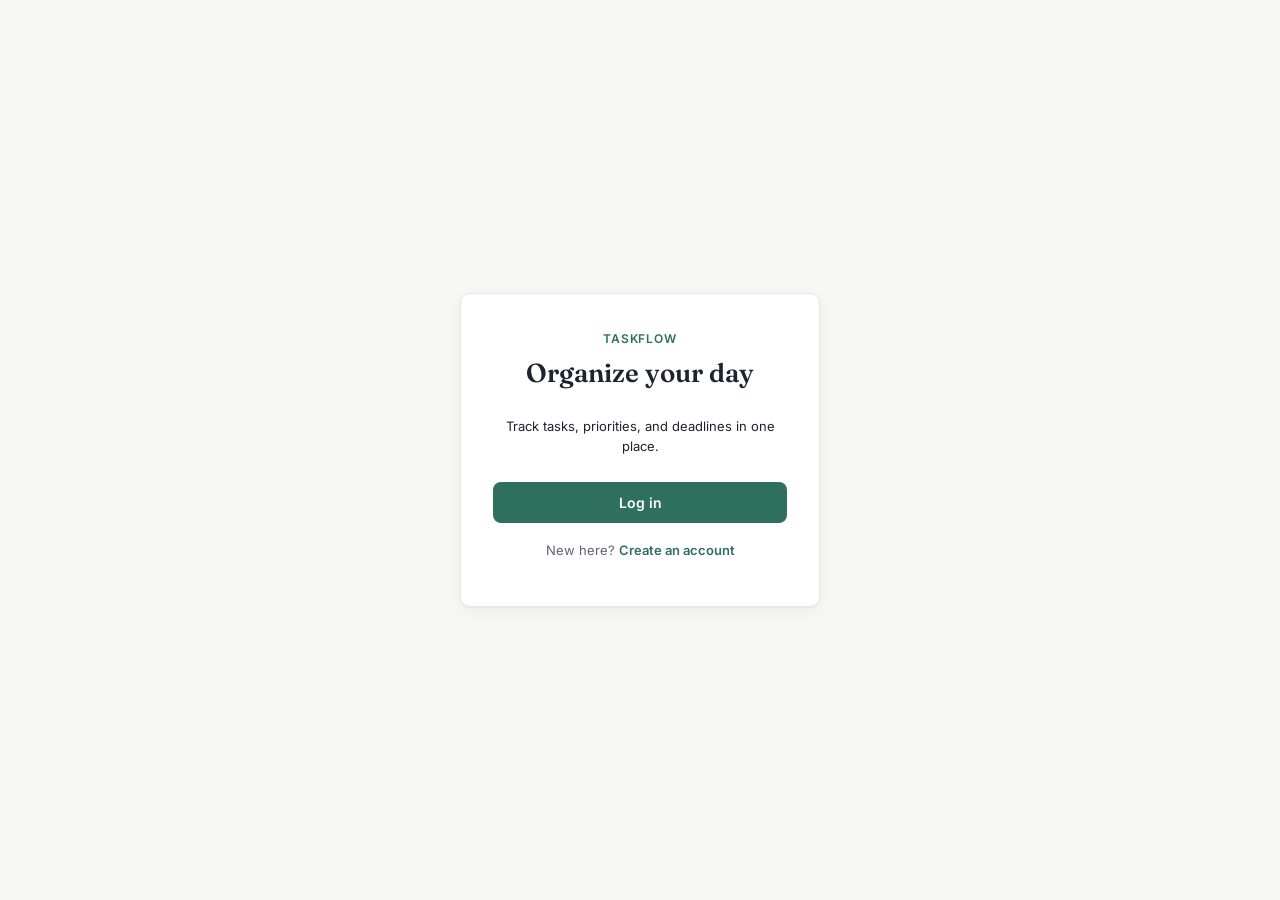
==== frontend/index.html @ bd24fd4f "ui updated" ====
<!DOCTYPE html>
<html lang="en">
<head>
  <meta charset="UTF-8">
  <meta name="viewport" content="width=device-width, initial-scale=1.0">
  <title>TaskFlow</title>
  <link rel="stylesheet" href="css/style.css">
</head>
<body>

  <div class="auth-shell">
    <div class="auth-card" style="text-align:center;">
      <div class="auth-eyebrow">TaskFlow</div>
      <h1>Organize your day</h1>
      <p class="msg" style="margin-bottom: 20px;">Track tasks, priorities, and deadlines in one place.</p>
      <a href="login.html"><button class="btn-primary">Log in</button></a>
      <p class="auth-switch">New here? <a href="register.html">Create an account</a></p>
    </div>
  </div>

  <script>
    // Send logged-in users straight to their dashboard.
    if (localStorage.getItem("token")) {
      window.location.href = "dashboard.html";
    }
  </script>

</body>
</html>
---- frontend/css/style.css ----
/* ==========================================================================
   TaskFlow — design tokens
   ========================================================================== */

@import url('https://fonts.googleapis.com/css2?family=Fraunces:opsz,wght@9..144,500;9..144,600&family=Inter:wght@400;500;600&display=swap');

:root {
  --color-bg: #F7F8F6;
  --color-surface: #FFFFFF;
  --color-border: #E4E7E2;
  --color-ink: #1B2430;
  --color-ink-soft: #5B6472;
  --color-accent: #2F6F5E;
  --color-accent-hover: #24594B;
  --color-accent-soft: #E7F0EC;
  --color-danger: #B3492F;
  --color-danger-soft: #F7E9E4;

  --font-display: 'Fraunces', Georgia, serif;
  --font-body: 'Inter', -apple-system, BlinkMacSystemFont, sans-serif;

  --radius: 10px;
  --shadow-card: 0 1px 2px rgba(27, 36, 48, 0.04), 0 4px 16px rgba(27, 36, 48, 0.05);
}

* { box-sizing: border-box; }

body {
  margin: 0;
  font-family: var(--font-body);
  background: var(--color-bg);
  color: var(--color-ink);
  line-height: 1.5;
  -webkit-font-smoothing: antialiased;
}

h1, h2, h3 {
  font-family: var(--font-display);
  font-weight: 600;
  color: var(--color-ink);
  margin: 0 0 4px;
}

/* ==========================================================================
   Auth pages (login / register)
   ========================================================================== */

.auth-shell {
  min-height: 100vh;
  display: flex;
  align-items: center;
  justify-content: center;
  padding: 24px;
}

.auth-card {
  width: 100%;
  max-width: 360px;
  background: var(--color-surface);
  border: 1px solid var(--color-border);
  border-radius: var(--radius);
  box-shadow: var(--shadow-card);
  padding: 36px 32px 32px;
}

.auth-eyebrow {
  font-size: 12px;
  letter-spacing: 0.08em;
  text-transform: uppercase;
  color: var(--color-accent);
  font-weight: 600;
  margin-bottom: 6px;
}

.auth-card h1 {
  font-size: 26px;
  margin-bottom: 24px;
}

.field {
  margin-bottom: 14px;
}

.field label {
  display: block;
  font-size: 13px;
  font-weight: 500;
  color: var(--color-ink-soft);
  margin-bottom: 6px;
}

input[type="text"],
input[type="email"],
input[type="password"] {
  width: 100%;
  padding: 11px 12px;
  font-family: var(--font-body);
  font-size: 14px;
  color: var(--color-ink);
  background: var(--color-bg);
  border: 1px solid var(--color-border);
  border-radius: 8px;
  outline: none;
  transition: border-color 0.15s ease, background 0.15s ease;
}

input:focus-visible {
  border-color: var(--color-accent);
  background: var(--color-surface);
  box-shadow: 0 0 0 3px var(--color-accent-soft);
}

button {
  font-family: var(--font-body);
  font-size: 14px;
  font-weight: 600;
  cursor: pointer;
  border: none;
  border-radius: 8px;
  transition: background 0.15s ease, opacity 0.15s ease, transform 0.05s ease;
}

button:active { transform: translateY(1px); }
button:disabled { opacity: 0.6; cursor: not-allowed; }

.btn-primary {
  width: 100%;
  padding: 12px;
  margin-top: 6px;
  background: var(--color-accent);
  color: #fff;
}
.btn-primary:hover:not(:disabled) { background: var(--color-accent-hover); }

.auth-switch {
  margin-top: 18px;
  font-size: 13px;
  color: var(--color-ink-soft);
  text-align: center;
}
.auth-switch a { color: var(--color-accent); font-weight: 600; text-decoration: none; }
.auth-switch a:hover { text-decoration: underline; }

.msg {
  min-height: 18px;
  font-size: 13px;
  margin: 10px 0 0;
}
.msg.error { color: var(--color-danger); }
.msg.success { color: var(--color-accent); }

/* ==========================================================================
   Dashboard
   ========================================================================== */

.dash-shell {
  max-width: 720px;
  margin: 0 auto;
  padding: 40px 20px 80px;
}

.dash-header {
  display: flex;
  align-items: flex-start;
  justify-content: space-between;
  margin-bottom: 28px;
}

.dash-header .auth-eyebrow { margin-bottom: 2px; }

.dash-header h1 { font-size: 28px; }

.btn-ghost {
  padding: 9px 16px;
  background: transparent;
  color: var(--color-ink-soft);
  border: 1px solid var(--color-border);
}
.btn-ghost:hover { border-color: var(--color-ink-soft); color: var(--color-ink); }

/* Stats strip — the "dashboard" the README promised */
.stats-strip {
  display: grid;
  grid-template-columns: repeat(4, 1fr);
  gap: 1px;
  background: var(--color-border);
  border: 1px solid var(--color-border);
  border-radius: var(--radius);
  overflow: hidden;
  margin-bottom: 28px;
}
.stat {
  background: var(--color-surface);
  padding: 16px 14px;
  text-align: left;
}
.stat .stat-value {
  font-family: var(--font-display);
  font-size: 24px;
  font-weight: 600;
  line-height: 1;
}
.stat .stat-label {
  font-size: 11px;
  text-transform: uppercase;
  letter-spacing: 0.06em;
  color: var(--color-ink-soft);
  margin-top: 6px;
}
.stat.accent .stat-value { color: var(--color-accent); }

/* Composer */
.composer {
  background: var(--color-surface);
  border: 1px solid var(--color-border);
  border-radius: var(--radius);
  box-shadow: var(--shadow-card);
  padding: 18px;
  margin-bottom: 28px;
}
.composer h2 {
  font-size: 14px;
  text-transform: uppercase;
  letter-spacing: 0.06em;
  color: var(--color-ink-soft);
  margin-bottom: 12px;
}
.composer-row {
  display: flex;
  gap: 10px;
}
.composer-row .field { flex: 1; margin-bottom: 0; }
.composer .btn-primary { width: auto; padding: 12px 22px; margin-top: 0; }

/* Task list */
.section-label {
  font-size: 14px;
  text-transform: uppercase;
  letter-spacing: 0.06em;
  color: var(--color-ink-soft);
  margin-bottom: 12px;
}

.task-list { display: flex; flex-direction: column; gap: 10px; }

.task-card {
  position: relative;
  display: flex;
  align-items: flex-start;
  gap: 12px;
  background: var(--color-surface);
  border: 1px solid var(--color-border);
  border-radius: var(--radius);
  padding: 14px 16px 14px 18px;
  overflow: hidden;
  transition: box-shadow 0.15s ease;
}
.task-card::before {
  content: "";
  position: absolute;
  left: 0; top: 0; bottom: 0;
  width: 4px;
  background: var(--color-border);
  transition: background 0.2s ease;
}
.task-card.done::before { background: var(--color-accent); }
.task-card:hover { box-shadow: var(--shadow-card); }

.task-toggle {
  flex: none;
  width: 22px;
  height: 22px;
  margin-top: 2px;
  border-radius: 50%;
  border: 2px solid var(--color-border);
  background: var(--color-surface);
  cursor: pointer;
  display: flex;
  align-items: center;
  justify-content: center;
  padding: 0;
}
.task-toggle:hover { border-color: var(--color-accent); }
.task-card.done .task-toggle {
  background: var(--color-accent);
  border-color: var(--color-accent);
  color: #fff;
  font-size: 12px;
}

.task-body { flex: 1; min-width: 0; }
.task-body h3 {
  font-size: 15px;
  font-weight: 600;
  word-break: break-word;
}
.task-card.done .task-body h3 {
  color: var(--color-ink-soft);
  text-decoration: line-through;
  text-decoration-color: var(--color-border);
}
.task-body p {
  margin: 4px 0 0;
  font-size: 13px;
  color: var(--color-ink-soft);
  word-break: break-word;
}

.task-actions {
  flex: none;
  display: flex;
  gap: 6px;
}
.icon-btn {
  padding: 6px 10px;
  font-size: 12px;
  font-weight: 500;
  background: var(--color-bg);
  color: var(--color-ink-soft);
  border: 1px solid var(--color-border);
}
.icon-btn:hover { color: var(--color-ink); border-color: var(--color-ink-soft); }
.icon-btn.danger:hover { color: var(--color-danger); border-color: var(--color-danger); background: var(--color-danger-soft); }

/* Inline edit form */
.edit-form {
  flex: 1;
  display: flex;
  flex-direction: column;
  gap: 8px;
}
.edit-form .edit-actions { display: flex; gap: 8px; }
.edit-form .btn-primary { width: auto; padding: 8px 16px; margin-top: 0; font-size: 13px; }

/* Empty / loading states */
.state-block {
  text-align: center;
  padding: 48px 20px;
  color: var(--color-ink-soft);
  background: var(--color-surface);
  border: 1px dashed var(--color-border);
  border-radius: var(--radius);
}
.state-block .state-title {
  font-family: var(--font-display);
  font-size: 17px;
  color: var(--color-ink);
  margin-bottom: 4px;
}
.state-block .state-title.error { color: var(--color-danger); }

@media (max-width: 480px) {
  .stats-strip { grid-template-columns: repeat(2, 1fr); }
  .composer-row { flex-direction: column; }
  .task-actions { flex-direction: column; }
}
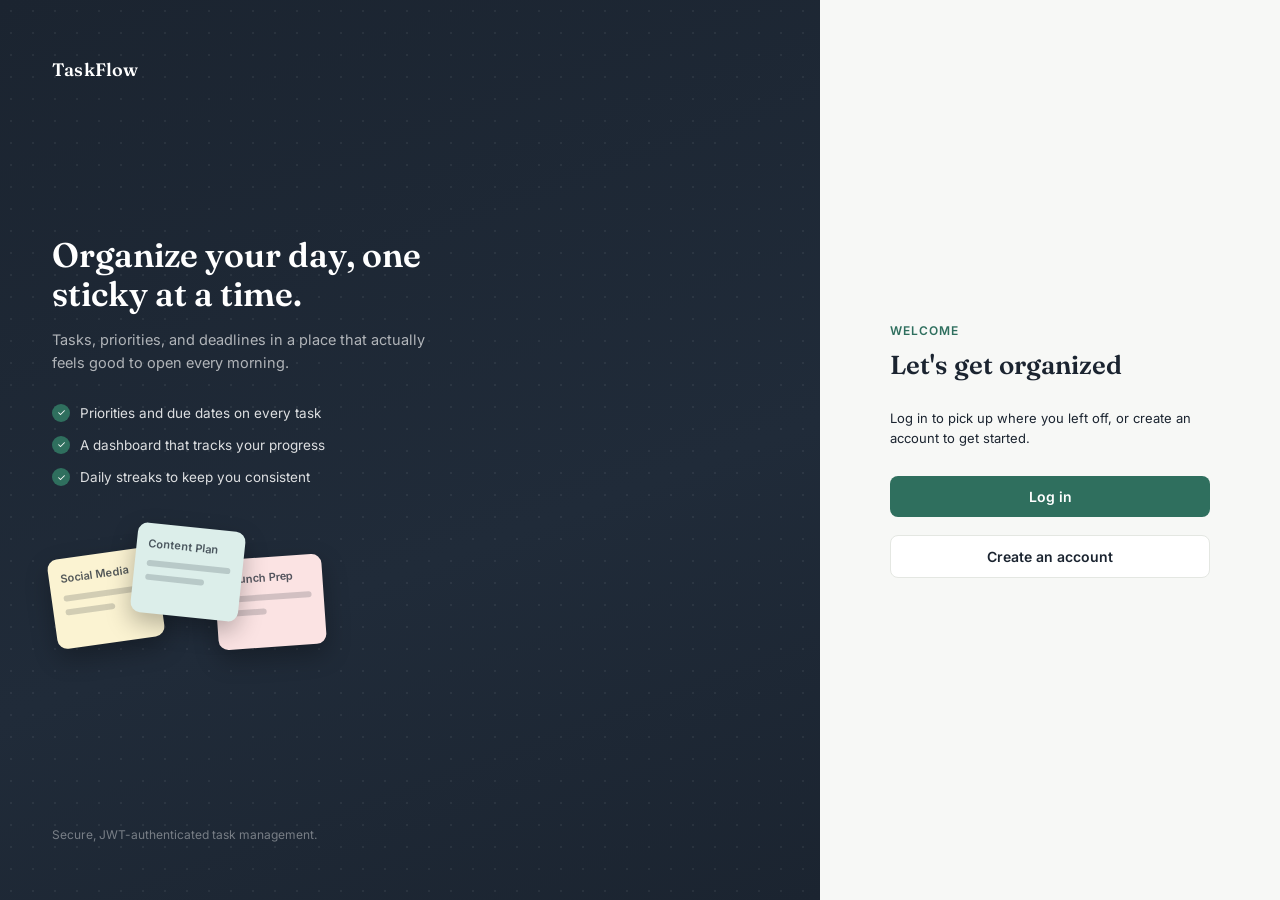
==== commit c556e61d: "added extra features" ====
--- a/frontend/index.html
+++ b/frontend/index.html
@@ -8,14 +8,42 @@
 </head>
 <body>
 
-  <div class="auth-shell">
-    <div class="auth-card" style="text-align:center;">
-      <div class="auth-eyebrow">TaskFlow</div>
-      <h1>Organize your day</h1>
-      <p class="msg" style="margin-bottom: 20px;">Track tasks, priorities, and deadlines in one place.</p>
-      <a href="login.html"><button class="btn-primary">Log in</button></a>
-      <p class="auth-switch">New here? <a href="register.html">Create an account</a></p>
+  <div class="split-shell">
+
+    <div class="split-decor">
+      <div class="split-decor-brand">TaskFlow</div>
+
+      <div class="split-decor-body">
+        <h1>Organize your day, one sticky at a time.</h1>
+        <p class="decor-tagline">Tasks, priorities, and deadlines in a place that actually feels good to open every morning.</p>
+
+        <ul class="decor-features">
+          <li><span class="tick">✓</span> Priorities and due dates on every task</li>
+          <li><span class="tick">✓</span> A dashboard that tracks your progress</li>
+          <li><span class="tick">✓</span> Daily streaks to keep you consistent</li>
+        </ul>
+
+        <div class="decor-stickies">
+          <div class="chip chip1">Social Media<span></span><span style="width:60%"></span></div>
+          <div class="chip chip2">Content Plan<span></span><span style="width:70%"></span></div>
+          <div class="chip chip3">Launch Prep<span></span><span style="width:45%"></span></div>
+        </div>
+      </div>
+
+      <div class="split-decor-foot">Secure, JWT-authenticated task management.</div>
     </div>
+
+    <div class="split-form">
+      <div class="auth-card index-card">
+        <div class="auth-eyebrow">Welcome</div>
+        <h1>Let's get organized</h1>
+        <p class="msg" style="margin-bottom: 22px;">Log in to pick up where you left off, or create an account to get started.</p>
+
+        <a href="login.html"><button class="btn-primary">Log in</button></a>
+        <a href="register.html"><button class="btn-secondary">Create an account</button></a>
+      </div>
+    </div>
+
   </div>
 
   <script>
@@ -26,4 +54,4 @@
   </script>
 
 </body>
-</html>
+</html>
--- a/frontend/css/style.css
+++ b/frontend/css/style.css
@@ -150,207 +150,682 @@
 .msg.success { color: var(--color-accent); }
 
 /* ==========================================================================
-   Dashboard
+   Dashboard — sidebar + sticky wall
    ========================================================================== */
 
-.dash-shell {
-  max-width: 720px;
-  margin: 0 auto;
-  padding: 40px 20px 80px;
-}
-
-.dash-header {
+.app-shell {
+  display: flex;
+  min-height: 100vh;
+}
+
+/* --- Sidebar --- */
+.sidebar {
+  width: 240px;
+  flex: none;
+  background: var(--color-surface);
+  border-right: 1px solid var(--color-border);
+  padding: 22px 16px;
+  display: flex;
+  flex-direction: column;
+}
+
+.sidebar-brand {
+  font-family: var(--font-display);
+  font-size: 19px;
+  font-weight: 600;
+  padding: 4px 6px 20px;
+}
+
+.sidebar-search {
+  position: relative;
+  margin-bottom: 22px;
+}
+.sidebar-search input {
+  width: 100%;
+  padding: 9px 12px 9px 32px;
+  font-family: var(--font-body);
+  font-size: 13px;
+  background: var(--color-bg);
+  border: 1px solid var(--color-border);
+  border-radius: 8px;
+  outline: none;
+}
+.sidebar-search input:focus-visible {
+  border-color: var(--color-accent);
+  box-shadow: 0 0 0 3px var(--color-accent-soft);
+}
+.sidebar-search::before {
+  content: "";
+  position: absolute;
+  left: 11px; top: 50%;
+  width: 12px; height: 12px;
+  margin-top: -7px;
+  border: 1.5px solid var(--color-ink-soft);
+  border-radius: 50%;
+  box-sizing: border-box;
+}
+.sidebar-search::after {
+  content: "";
+  position: absolute;
+  left: 20px; top: 50%;
+  width: 5px; height: 1.5px;
+  margin-top: 5px;
+  background: var(--color-ink-soft);
+  transform: rotate(45deg);
+}
+
+.sidebar-group-label {
+  font-size: 11px;
+  font-weight: 600;
+  text-transform: uppercase;
+  letter-spacing: 0.07em;
+  color: var(--color-ink-soft);
+  padding: 0 6px;
+  margin: 4px 0 8px;
+}
+
+.sidebar-nav {
+  list-style: none;
+  margin: 0 0 22px;
+  padding: 0;
+}
+.sidebar-nav li { margin-bottom: 2px; }
+
+.nav-item {
+  width: 100%;
+  display: flex;
+  align-items: center;
+  justify-content: space-between;
+  gap: 8px;
+  padding: 9px 10px;
+  background: transparent;
+  border-radius: 8px;
+  font-size: 13.5px;
+  font-weight: 500;
+  color: var(--color-ink-soft);
+  text-align: left;
+}
+.nav-item:hover { background: var(--color-bg); color: var(--color-ink); }
+.nav-item.active { background: var(--color-accent-soft); color: var(--color-accent); }
+.nav-item .count {
+  font-size: 11px;
+  font-weight: 600;
+  padding: 1px 7px;
+  border-radius: 10px;
+  background: var(--color-bg);
+  color: var(--color-ink-soft);
+}
+.nav-item.active .count { background: var(--color-surface); color: var(--color-accent); }
+
+.sidebar-footer {
+  margin-top: auto;
+  padding-top: 14px;
+  border-top: 1px solid var(--color-border);
+}
+.sidebar-footer .nav-item { color: var(--color-ink-soft); }
+
+/* --- Main --- */
+.main {
+  flex: 1;
+  min-width: 0;
+  padding: 32px 40px 60px;
+}
+
+.main-header {
+  display: flex;
+  align-items: baseline;
+  justify-content: space-between;
+  margin-bottom: 4px;
+}
+.main-header h1 { font-size: 26px; }
+.main-subtitle {
+  color: var(--color-ink-soft);
+  font-size: 13.5px;
+  margin: 0 0 26px;
+}
+
+/* --- Sticky wall grid --- */
+.wall-grid {
+  display: grid;
+  grid-template-columns: repeat(auto-fill, minmax(220px, 1fr));
+  gap: 18px;
+}
+
+.sticky {
+  position: relative;
+  border-radius: 14px;
+  padding: 18px 18px 16px;
+  min-height: 150px;
+  display: flex;
+  flex-direction: column;
+  box-shadow: 0 2px 6px rgba(27, 36, 48, 0.06);
+  transition: transform 0.2s ease, box-shadow 0.12s ease, opacity 0.2s ease;
+}
+.sticky:hover {
+  transform: translateY(-2px);
+  box-shadow: 0 8px 20px rgba(27, 36, 48, 0.10);
+}
+.sticky.removing {
+  opacity: 0;
+  transform: scale(0.92);
+  pointer-events: none;
+}
+
+/* pastel palette, cycled per-card via nth-of-type */
+.sticky.c0 { background: #FBF3D2; }
+.sticky.c1 { background: #DCEEEA; }
+.sticky.c2 { background: #FBE3E3; }
+.sticky.c3 { background: #FBE7D2; }
+.sticky.c4 { background: #E9E4F7; }
+
+.sticky.done { opacity: 0.6; }
+
+.sticky-top {
   display: flex;
   align-items: flex-start;
   justify-content: space-between;
-  margin-bottom: 28px;
-}
-
-.dash-header .auth-eyebrow { margin-bottom: 2px; }
-
-.dash-header h1 { font-size: 28px; }
-
-.btn-ghost {
-  padding: 9px 16px;
+  gap: 8px;
+  margin-bottom: 8px;
+}
+
+.sticky h3 {
+  font-size: 15px;
+  font-weight: 600;
+  line-height: 1.3;
+  word-break: break-word;
+}
+.sticky.done h3 { text-decoration: line-through; }
+
+.sticky p {
+  font-size: 13px;
+  color: var(--color-ink);
+  opacity: 0.75;
+  margin: 0;
+  white-space: pre-wrap;
+  word-break: break-word;
+  flex: 1;
+}
+
+.sticky-check {
+  flex: none;
+  width: 20px;
+  height: 20px;
+  border-radius: 50%;
+  border: 2px solid rgba(27, 36, 48, 0.25);
+  background: rgba(255,255,255,0.5);
+  display: flex;
+  align-items: center;
+  justify-content: center;
+  font-size: 11px;
+  cursor: pointer;
+  padding: 0;
+}
+.sticky.done .sticky-check {
+  background: var(--color-ink);
+  border-color: var(--color-ink);
+  color: #fff;
+}
+
+.sticky-actions {
+  display: flex;
+  gap: 6px;
+  margin-top: 12px;
+  opacity: 0;
+  transition: opacity 0.12s ease;
+}
+.sticky:hover .sticky-actions { opacity: 1; }
+
+.sticky-actions button {
+  font-size: 11px;
+  font-weight: 600;
+  padding: 4px 9px;
+  background: rgba(255,255,255,0.6);
+  color: var(--color-ink);
+  border-radius: 6px;
+}
+.sticky-actions button:hover { background: rgba(255,255,255,0.9); }
+.sticky-actions button.danger:hover { color: var(--color-danger); }
+
+/* Add-new tile */
+.sticky-add {
+  border-radius: 14px;
+  min-height: 150px;
   background: transparent;
-  color: var(--color-ink-soft);
+  border: 1.5px dashed var(--color-border);
+  color: var(--color-ink-soft);
+  display: flex;
+  align-items: center;
+  justify-content: center;
+  font-size: 30px;
+  font-weight: 400;
+  cursor: pointer;
+}
+.sticky-add:hover { border-color: var(--color-accent); color: var(--color-accent); background: var(--color-accent-soft); }
+
+.state-block {
+  grid-column: 1 / -1;
+  text-align: center;
+  padding: 48px 20px;
+  color: var(--color-ink-soft);
+  background: var(--color-surface);
+  border: 1px dashed var(--color-border);
+  border-radius: var(--radius);
+}
+.state-block .state-title {
+  font-family: var(--font-display);
+  font-size: 17px;
+  color: var(--color-ink);
+  margin-bottom: 4px;
+}
+.state-block .state-title.error { color: var(--color-danger); }
+
+/* --- Modal (add / edit task) --- */
+.modal-backdrop {
+  position: fixed;
+  inset: 0;
+  background: rgba(27, 36, 48, 0.35);
+  display: flex;
+  align-items: center;
+  justify-content: center;
+  padding: 20px;
+  z-index: 50;
+}
+.modal-backdrop.hidden { display: none; }
+
+.modal-card {
+  width: 100%;
+  max-width: 380px;
+  background: var(--color-surface);
+  border-radius: var(--radius);
+  box-shadow: 0 20px 50px rgba(27, 36, 48, 0.25);
+  padding: 26px;
+}
+.modal-card h2 { font-size: 19px; margin-bottom: 18px; }
+.modal-card textarea {
+  width: 100%;
+  min-height: 80px;
+  padding: 11px 12px;
+  font-family: var(--font-body);
+  font-size: 14px;
+  color: var(--color-ink);
+  background: var(--color-bg);
   border: 1px solid var(--color-border);
-}
-.btn-ghost:hover { border-color: var(--color-ink-soft); color: var(--color-ink); }
-
-/* Stats strip — the "dashboard" the README promised */
-.stats-strip {
-  display: grid;
-  grid-template-columns: repeat(4, 1fr);
-  gap: 1px;
-  background: var(--color-border);
+  border-radius: 8px;
+  outline: none;
+  resize: vertical;
+}
+.modal-card textarea:focus-visible {
+  border-color: var(--color-accent);
+  background: var(--color-surface);
+  box-shadow: 0 0 0 3px var(--color-accent-soft);
+}
+.modal-actions {
+  display: flex;
+  gap: 10px;
+  margin-top: 16px;
+}
+.modal-actions .btn-primary { margin-top: 0; }
+.modal-actions .btn-ghost { flex: none; padding: 12px 16px; }
+
+@media (max-width: 760px) {
+  .app-shell { flex-direction: column; }
+  .sidebar {
+    width: 100%;
+    flex-direction: row;
+    align-items: center;
+    overflow-x: auto;
+    border-right: none;
+    border-bottom: 1px solid var(--color-border);
+  }
+  .sidebar-brand, .sidebar-search, .sidebar-group-label, .sidebar-footer { display: none; }
+  .sidebar-nav { display: flex; margin: 0; gap: 4px; }
+  .main { padding: 24px 18px 50px; }
+}
+
+/* ==========================================================================
+   Sidebar collapse toggle
+   ========================================================================== */
+
+.sidebar {
+  transition: width 0.18s ease, padding 0.18s ease, opacity 0.15s ease;
+  overflow: hidden;
+}
+
+.app-shell.sidebar-collapsed .sidebar {
+  width: 0;
+  padding-left: 0;
+  padding-right: 0;
+  opacity: 0;
+  border-right: none;
+}
+
+.sidebar-toggle {
+  position: fixed;
+  top: 18px;
+  left: 18px;
+  z-index: 40;
+  width: 34px;
+  height: 34px;
+  padding: 0;
+  border-radius: 8px;
+  background: var(--color-surface);
   border: 1px solid var(--color-border);
-  border-radius: var(--radius);
-  overflow: hidden;
-  margin-bottom: 28px;
-}
-.stat {
-  background: var(--color-surface);
-  padding: 16px 14px;
-  text-align: left;
-}
-.stat .stat-value {
-  font-family: var(--font-display);
-  font-size: 24px;
-  font-weight: 600;
-  line-height: 1;
-}
-.stat .stat-label {
+  color: var(--color-ink-soft);
+  display: flex;
+  align-items: center;
+  justify-content: center;
+  font-size: 15px;
+  box-shadow: var(--shadow-card);
+}
+.sidebar-toggle:hover { color: var(--color-ink); border-color: var(--color-ink-soft); }
+
+/* When the sidebar is open, the toggle sits inline at the top instead
+   of floating, so it doesn't overlap the brand name. */
+.sidebar-toggle-inline {
+  position: static;
+  box-shadow: none;
+  margin-bottom: 14px;
+}
+
+.app-shell.sidebar-collapsed .main { padding-left: 76px; }
+
+/* ==========================================================================
+   User greeting
+   ========================================================================== */
+
+.sidebar-greeting {
+  padding: 2px 6px 16px;
+  border-bottom: 1px solid var(--color-border);
+  margin-bottom: 16px;
+}
+.sidebar-greeting .hello {
   font-size: 11px;
   text-transform: uppercase;
   letter-spacing: 0.06em;
   color: var(--color-ink-soft);
-  margin-top: 6px;
-}
-.stat.accent .stat-value { color: var(--color-accent); }
-
-/* Composer */
-.composer {
+}
+.sidebar-greeting .name {
+  font-family: var(--font-display);
+  font-size: 16px;
+  font-weight: 600;
+  margin-top: 2px;
+}
+
+/* "+ Add task" nav row gets a distinct accent treatment */
+.nav-item.nav-add {
+  color: var(--color-accent);
+  border: 1px dashed var(--color-border);
+  margin-bottom: 12px;
+}
+.nav-item.nav-add:hover { border-color: var(--color-accent); background: var(--color-accent-soft); }
+
+/* ==========================================================================
+   Priority tags + due dates on sticky cards
+   ========================================================================== */
+
+.sticky-meta {
+  display: flex;
+  align-items: center;
+  gap: 6px;
+  flex-wrap: wrap;
+  margin-top: 10px;
+}
+
+.priority-tag {
+  font-size: 10px;
+  font-weight: 700;
+  text-transform: uppercase;
+  letter-spacing: 0.04em;
+  padding: 2px 8px;
+  border-radius: 20px;
+  background: rgba(255,255,255,0.55);
+}
+.priority-tag.low { color: #3F6B4F; }
+.priority-tag.medium { color: #8A5A1E; }
+.priority-tag.high { color: #A63A2E; }
+
+.due-tag {
+  font-size: 11px;
+  font-weight: 500;
+  color: var(--color-ink);
+  opacity: 0.7;
+  padding: 2px 8px;
+  border-radius: 20px;
+  background: rgba(255,255,255,0.55);
+}
+.due-tag.overdue {
+  color: #fff;
+  opacity: 1;
+  background: var(--color-danger);
+}
+
+/* Priority select + date field inside the modal, side by side */
+.modal-row {
+  display: flex;
+  gap: 10px;
+}
+.modal-row .field { flex: 1; }
+select {
+  width: 100%;
+  padding: 11px 12px;
+  font-family: var(--font-body);
+  font-size: 14px;
+  color: var(--color-ink);
+  background: var(--color-bg);
+  border: 1px solid var(--color-border);
+  border-radius: 8px;
+  outline: none;
+}
+select:focus-visible {
+  border-color: var(--color-accent);
+  box-shadow: 0 0 0 3px var(--color-accent-soft);
+}
+
+/* ==========================================================================
+   Streak panel
+   ========================================================================== */
+
+.streak-panel {
+  margin-bottom: 18px;
+  padding: 14px;
+  border-radius: 10px;
+  background: var(--color-accent-soft);
+  border: 1px solid #CFE4DC;
+}
+.streak-count {
+  display: flex;
+  align-items: baseline;
+  gap: 6px;
+  margin-bottom: 10px;
+}
+.streak-count .flame { font-size: 16px; }
+.streak-count .num {
+  font-family: var(--font-display);
+  font-size: 20px;
+  font-weight: 600;
+  color: var(--color-accent-hover);
+}
+.streak-count .label {
+  font-size: 12px;
+  color: var(--color-ink-soft);
+}
+.streak-dots {
+  display: flex;
+  gap: 4px;
+}
+.streak-dot {
+  width: 14px;
+  height: 14px;
+  border-radius: 4px;
   background: var(--color-surface);
   border: 1px solid var(--color-border);
-  border-radius: var(--radius);
-  box-shadow: var(--shadow-card);
-  padding: 18px;
-  margin-bottom: 28px;
-}
-.composer h2 {
-  font-size: 14px;
-  text-transform: uppercase;
-  letter-spacing: 0.06em;
-  color: var(--color-ink-soft);
-  margin-bottom: 12px;
-}
-.composer-row {
-  display: flex;
-  gap: 10px;
-}
-.composer-row .field { flex: 1; margin-bottom: 0; }
-.composer .btn-primary { width: auto; padding: 12px 22px; margin-top: 0; }
-
-/* Task list */
-.section-label {
-  font-size: 14px;
-  text-transform: uppercase;
-  letter-spacing: 0.06em;
-  color: var(--color-ink-soft);
-  margin-bottom: 12px;
-}
-
-.task-list { display: flex; flex-direction: column; gap: 10px; }
-
-.task-card {
+}
+.streak-dot.active {
+  background: var(--color-accent);
+  border-color: var(--color-accent);
+}
+.streak-dot.today {
+  box-shadow: 0 0 0 2px var(--color-accent-soft), 0 0 0 3px var(--color-accent);
+}
+
+/* ==========================================================================
+   Split layout — index / login / register
+   ========================================================================== */
+
+.split-shell {
+  min-height: 100vh;
+  display: flex;
+}
+
+/* --- Decorative left panel --- */
+.split-decor {
+  flex: 1;
+  min-width: 0;
   position: relative;
-  display: flex;
-  align-items: flex-start;
-  gap: 12px;
-  background: var(--color-surface);
-  border: 1px solid var(--color-border);
-  border-radius: var(--radius);
-  padding: 14px 16px 14px 18px;
+  background: linear-gradient(160deg, #1B2430 0%, #202B39 60%, #1B2430 100%);
+  color: #fff;
+  padding: 56px 52px;
+  display: flex;
+  flex-direction: column;
   overflow: hidden;
-  transition: box-shadow 0.15s ease;
-}
-.task-card::before {
+}
+
+.split-decor::before {
+  /* faint dot-grid texture */
   content: "";
   position: absolute;
-  left: 0; top: 0; bottom: 0;
-  width: 4px;
-  background: var(--color-border);
-  transition: background 0.2s ease;
-}
-.task-card.done::before { background: var(--color-accent); }
-.task-card:hover { box-shadow: var(--shadow-card); }
-
-.task-toggle {
+  inset: 0;
+  background-image: radial-gradient(rgba(255,255,255,0.06) 1px, transparent 1px);
+  background-size: 22px 22px;
+  pointer-events: none;
+}
+
+.split-decor-brand {
+  position: relative;
+  font-family: var(--font-display);
+  font-size: 18px;
+  font-weight: 600;
+  letter-spacing: 0.01em;
+  margin-bottom: auto;
+}
+
+.split-decor-body {
+  position: relative;
+  max-width: 380px;
+}
+
+.split-decor h1 {
+  font-family: var(--font-display);
+  color: #fff;
+  font-size: 34px;
+  line-height: 1.15;
+  margin-bottom: 14px;
+}
+
+.split-decor .decor-tagline {
+  font-size: 14.5px;
+  color: rgba(255,255,255,0.65);
+  margin-bottom: 28px;
+  line-height: 1.6;
+}
+
+.decor-features {
+  list-style: none;
+  margin: 0;
+  padding: 0;
+  position: relative;
+}
+.decor-features li {
+  display: flex;
+  align-items: flex-start;
+  gap: 10px;
+  font-size: 13.5px;
+  color: rgba(255,255,255,0.85);
+  margin-bottom: 12px;
+}
+.decor-features .tick {
   flex: none;
-  width: 22px;
-  height: 22px;
-  margin-top: 2px;
+  width: 18px;
+  height: 18px;
+  margin-top: 1px;
   border-radius: 50%;
-  border: 2px solid var(--color-border);
-  background: var(--color-surface);
-  cursor: pointer;
+  background: var(--color-accent);
   display: flex;
   align-items: center;
   justify-content: center;
+  font-size: 10px;
+  color: #fff;
+}
+
+/* Sticky-note stack illustration */
+.decor-stickies {
+  position: relative;
+  height: 150px;
+  margin-top: 36px;
+}
+.decor-stickies .chip {
+  position: absolute;
+  width: 108px;
+  height: 90px;
+  border-radius: 10px;
+  box-shadow: 0 10px 24px rgba(0,0,0,0.28);
+  padding: 12px;
+  font-size: 11px;
+  font-weight: 600;
+  color: rgba(27,36,48,0.75);
+}
+.decor-stickies .chip span {
+  display: block;
+  height: 6px;
+  border-radius: 3px;
+  background: rgba(27,36,48,0.18);
+  margin-top: 8px;
+}
+.decor-stickies .chip1 { background: #FBF3D2; left: 0; top: 30px; transform: rotate(-8deg); z-index: 1; }
+.decor-stickies .chip2 { background: #DCEEEA; left: 82px; top: 4px; transform: rotate(6deg); z-index: 2; }
+.decor-stickies .chip3 { background: #FBE3E3; left: 164px; top: 34px; transform: rotate(-4deg); z-index: 1; }
+
+.split-decor-foot {
+  position: relative;
+  margin-top: auto;
+  font-size: 12px;
+  color: rgba(255,255,255,0.4);
+}
+
+/* --- Form panel (right side) --- */
+.split-form {
+  flex: none;
+  width: 460px;
+  display: flex;
+  align-items: center;
+  justify-content: center;
+  padding: 24px;
+  background: var(--color-bg);
+}
+
+.split-form .auth-card {
+  border: none;
+  box-shadow: none;
+  background: transparent;
   padding: 0;
-}
-.task-toggle:hover { border-color: var(--color-accent); }
-.task-card.done .task-toggle {
-  background: var(--color-accent);
-  border-color: var(--color-accent);
-  color: #fff;
-  font-size: 12px;
-}
-
-.task-body { flex: 1; min-width: 0; }
-.task-body h3 {
-  font-size: 15px;
-  font-weight: 600;
-  word-break: break-word;
-}
-.task-card.done .task-body h3 {
-  color: var(--color-ink-soft);
-  text-decoration: line-through;
-  text-decoration-color: var(--color-border);
-}
-.task-body p {
-  margin: 4px 0 0;
-  font-size: 13px;
-  color: var(--color-ink-soft);
-  word-break: break-word;
-}
-
-.task-actions {
-  flex: none;
-  display: flex;
-  gap: 6px;
-}
-.icon-btn {
-  padding: 6px 10px;
-  font-size: 12px;
-  font-weight: 500;
-  background: var(--color-bg);
-  color: var(--color-ink-soft);
+  max-width: 320px;
+}
+
+@media (max-width: 860px) {
+  .split-decor { display: none; }
+  .split-form { width: 100%; }
+}
+
+/* --- Index page specific: CTA card sits on the form side --- */
+.index-card .btn-primary { margin-bottom: 12px; }
+.index-card a { text-decoration: none; display: block; }
+
+.btn-secondary {
+  width: 100%;
+  padding: 12px;
+  margin-top: 6px;
+  background: var(--color-surface);
+  color: var(--color-ink);
   border: 1px solid var(--color-border);
 }
-.icon-btn:hover { color: var(--color-ink); border-color: var(--color-ink-soft); }
-.icon-btn.danger:hover { color: var(--color-danger); border-color: var(--color-danger); background: var(--color-danger-soft); }
-
-/* Inline edit form */
-.edit-form {
-  flex: 1;
-  display: flex;
-  flex-direction: column;
-  gap: 8px;
-}
-.edit-form .edit-actions { display: flex; gap: 8px; }
-.edit-form .btn-primary { width: auto; padding: 8px 16px; margin-top: 0; font-size: 13px; }
-
-/* Empty / loading states */
-.state-block {
-  text-align: center;
-  padding: 48px 20px;
-  color: var(--color-ink-soft);
-  background: var(--color-surface);
-  border: 1px dashed var(--color-border);
-  border-radius: var(--radius);
-}
-.state-block .state-title {
-  font-family: var(--font-display);
-  font-size: 17px;
-  color: var(--color-ink);
-  margin-bottom: 4px;
-}
-.state-block .state-title.error { color: var(--color-danger); }
-
-@media (max-width: 480px) {
-  .stats-strip { grid-template-columns: repeat(2, 1fr); }
-  .composer-row { flex-direction: column; }
-  .task-actions { flex-direction: column; }
-}
+.btn-secondary:hover:not(:disabled) { border-color: var(--color-ink-soft); background: var(--color-bg); }
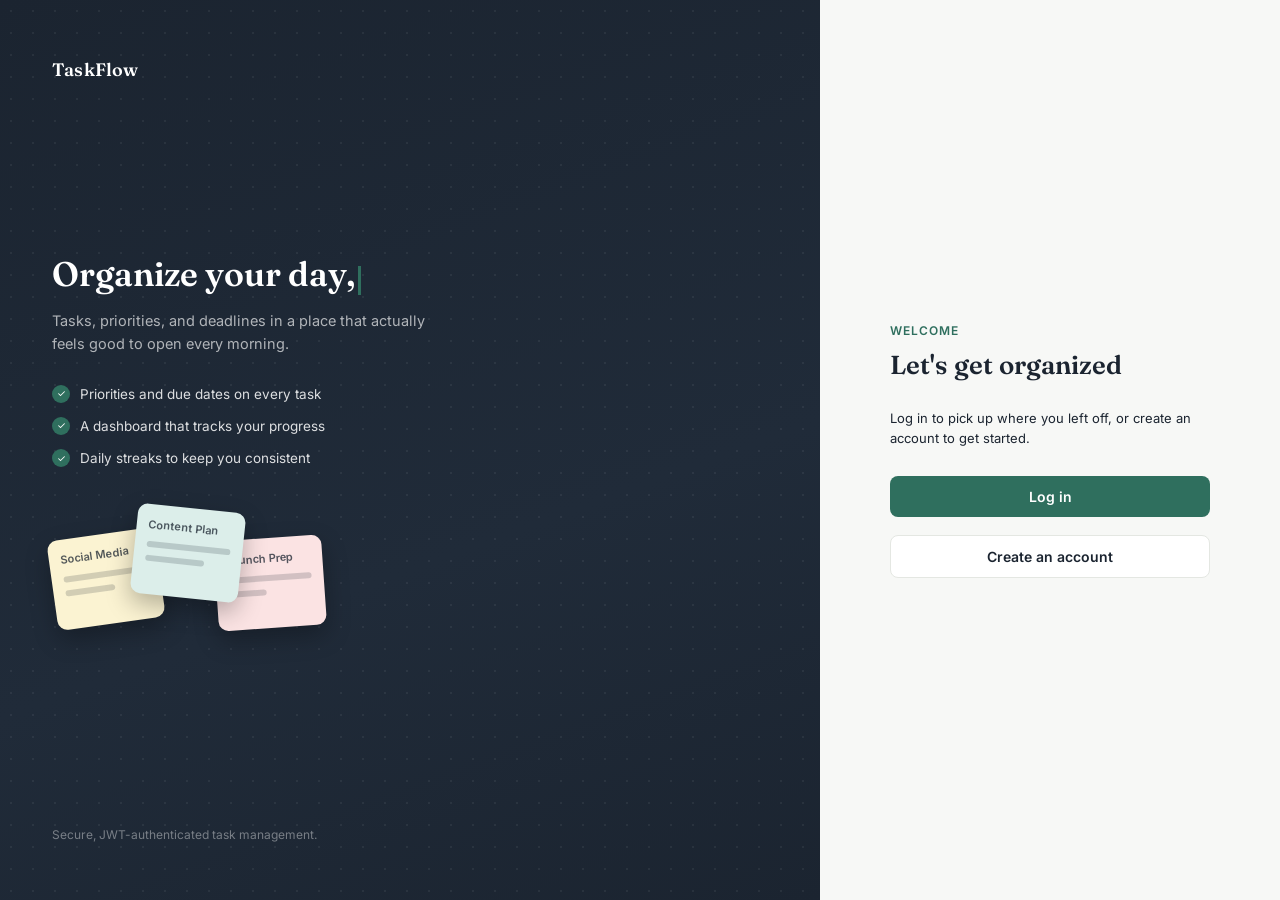
==== commit 1c9a3153: "Index page added" ====
--- a/frontend/index.html
+++ b/frontend/index.html
@@ -47,6 +47,27 @@
   </div>
 
   <script>
+    // Typewriter effect for the hero headline — skipped for users who
+    // prefer reduced motion, who just see the full text immediately.
+    function typewriter(el, speed) {
+      if (!el) return;
+      if (window.matchMedia("(prefers-reduced-motion: reduce)").matches) return;
+      const text = el.textContent;
+      el.textContent = "";
+      el.classList.add("typewriter-el");
+      let i = 0;
+      (function tick() {
+        el.textContent = text.slice(0, i);
+        i++;
+        if (i <= text.length) {
+          setTimeout(tick, speed);
+        } else {
+          setTimeout(() => el.classList.remove("typewriter-el"), 600);
+        }
+      })();
+    }
+    typewriter(document.querySelector(".split-decor h1"), 70);
+
     // Send logged-in users straight to their dashboard.
     if (localStorage.getItem("token")) {
       window.location.href = "dashboard.html";
--- a/frontend/css/style.css
+++ b/frontend/css/style.css
@@ -722,6 +722,20 @@
   margin-bottom: 14px;
 }
 
+.typewriter-el::after {
+  content: "";
+  display: inline-block;
+  width: 3px;
+  height: 0.85em;
+  background: var(--color-accent);
+  margin-left: 3px;
+  vertical-align: text-bottom;
+  animation: tf-caret-blink 0.8s step-end infinite;
+}
+@keyframes tf-caret-blink {
+  50% { opacity: 0; }
+}
+
 .split-decor .decor-tagline {
   font-size: 14.5px;
   color: rgba(255,255,255,0.65);
